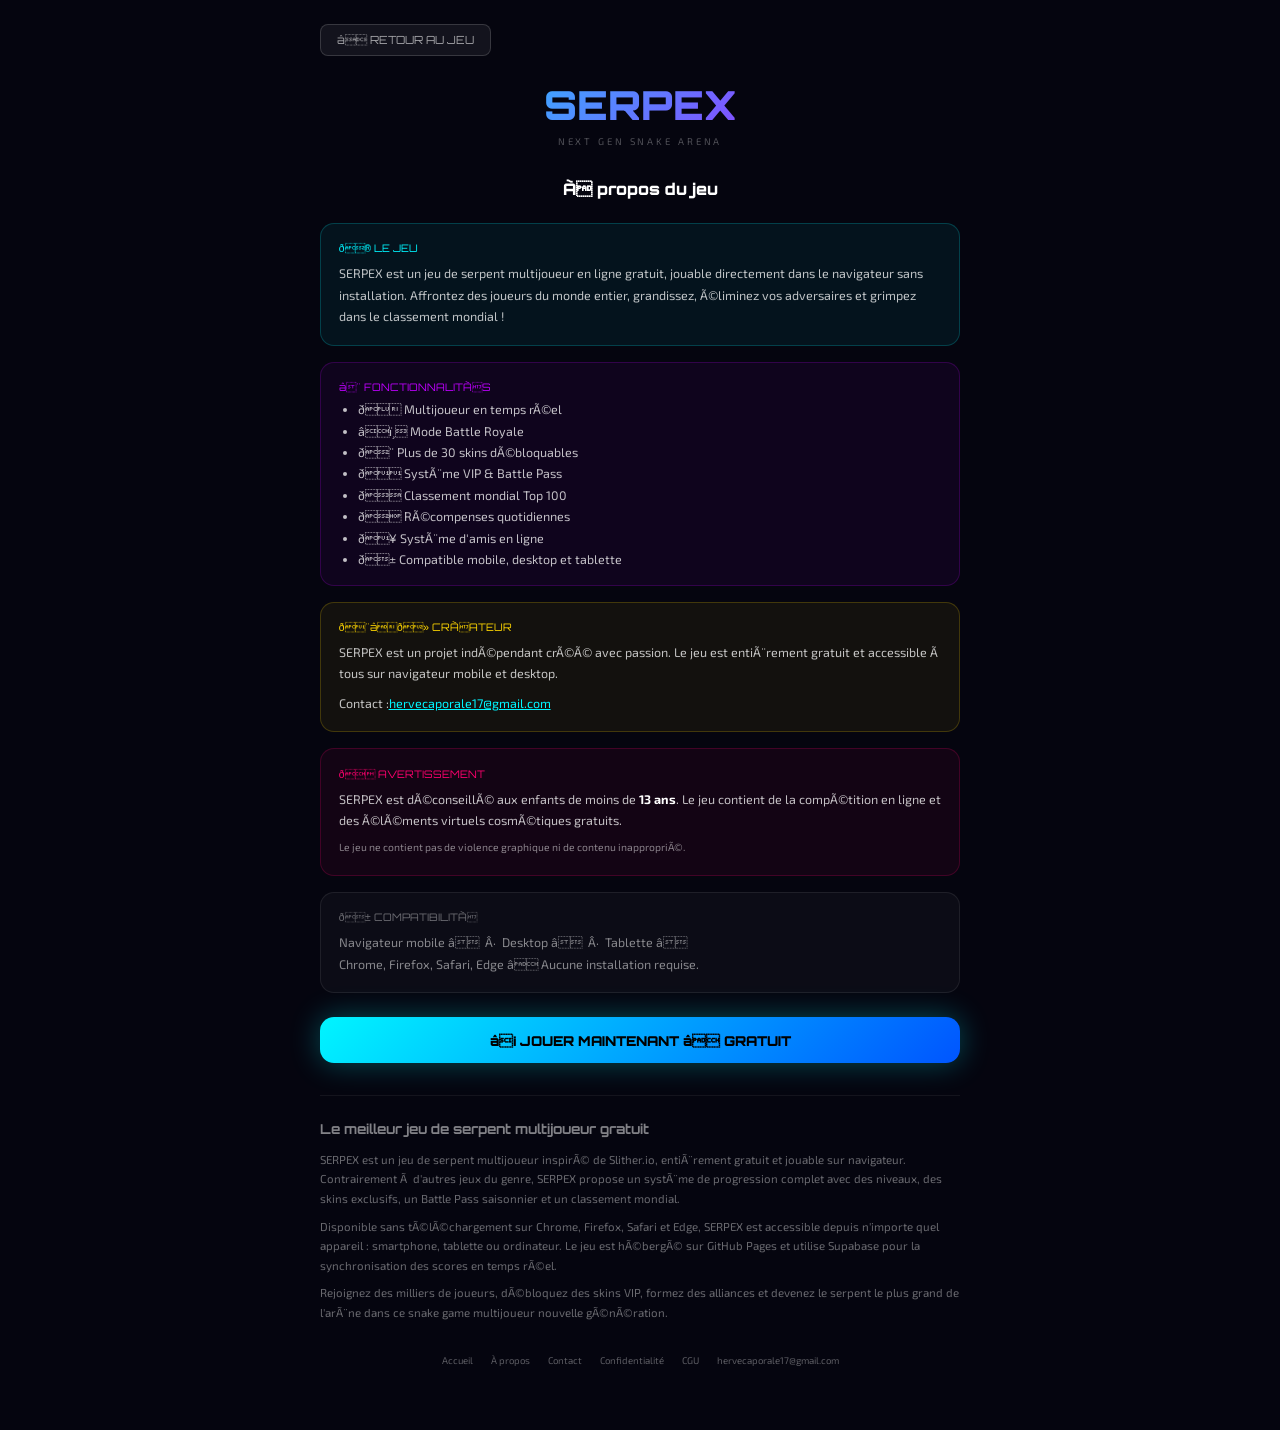
==== about.html @ 84391d04 "Add files via upload" ====
<!DOCTYPE html>
<html lang="fr">
<head>
<meta charset="UTF-8">
<meta name="viewport" content="width=device-width, initial-scale=1.0">
<title>Ã propos â SERPEX | Jeu de serpent multijoueur</title>
<meta name="description" content="SERPEX est un jeu de serpent multijoueur en ligne gratuit. Affrontez des joueurs du monde entier, dÃ©bloquez des skins et grimpez dans le classement mondial.">
<meta name="robots" content="index, follow">
<link rel="canonical" href="https://serpex-game26.github.io/serpex/about.html">
<link rel="icon" type="image/png" href="favicon.png">
<meta property="og:image" content="https://serpex-game26.github.io/serpex/cover.jpg">
<meta property="og:image:width" content="1200">
<meta property="og:image:height" content="630">
<meta property="og:image:alt" content="SERPEX - Jeu de serpent multijoueur en ligne">
<meta property="og:site_name" content="SERPEX">
<style>
  @import url('https://fonts.googleapis.com/css2?family=Orbitron:wght@400;700;900&family=Exo+2:wght@300;400;600&display=swap');
  :root { --neon-cyan:#00f5ff; --neon-purple:#bf00ff; --bg:#05050f; }
  * { margin:0; padding:0; box-sizing:border-box; }
  body { background:var(--bg); font-family:'Exo 2',sans-serif; color:white; min-height:100vh; padding:1.5rem 1rem 4rem; }
  .container { max-width:640px; margin:0 auto; }
  .back-btn { display:inline-block; margin-bottom:1.5rem; background:rgba(255,255,255,0.06); border:1px solid rgba(255,255,255,0.15); color:rgba(255,255,255,0.6); font-size:0.7rem; padding:0.5rem 1rem; border-radius:8px; cursor:pointer; font-family:'Orbitron',monospace; text-decoration:none; }
  .back-btn:hover { background:rgba(255,255,255,0.1); }
  .logo-big { font-family:'Orbitron',monospace; font-size:2.5rem; font-weight:900; background:linear-gradient(135deg,#00f5ff,#bf00ff); -webkit-background-clip:text; -webkit-text-fill-color:transparent; background-clip:text; text-align:center; display:block; margin-bottom:0.3rem; }
  .tagline { font-size:0.6rem; color:rgba(255,255,255,0.3); letter-spacing:0.3em; text-align:center; margin-bottom:2rem; }
  h1 { font-family:'Orbitron',monospace; font-size:1rem; font-weight:900; color:#fff; margin-bottom:1.5rem; text-align:center; }
  .card { border-radius:14px; padding:1.1rem; margin-bottom:1rem; }
  .card-cyan { background:rgba(0,245,255,0.06); border:1px solid rgba(0,245,255,0.2); }
  .card-purple { background:rgba(191,0,255,0.06); border:1px solid rgba(191,0,255,0.2); }
  .card-gold { background:rgba(255,215,0,0.06); border:1px solid rgba(255,215,0,0.2); }
  .card-pink { background:rgba(255,0,110,0.06); border:1px solid rgba(255,0,110,0.2); }
  .card-dim { background:rgba(255,255,255,0.03); border:1px solid rgba(255,255,255,0.08); }
  .card-title { font-family:'Orbitron',monospace; font-size:0.65rem; margin-bottom:0.5rem; }
  .cyan { color:var(--neon-cyan); } .purple { color:var(--neon-purple); } .gold { color:#ffd700; } .pink { color:#ff006e; }
  p { font-size:0.78rem; color:rgba(255,255,255,0.75); line-height:1.7; }
  ul { padding-left:1.2rem; display:flex; flex-direction:column; gap:0.4rem; margin-top:0.4rem; font-size:0.78rem; color:rgba(255,255,255,0.75); }
  a { color:var(--neon-cyan); }
  .play-btn { display:block; width:100%; padding:0.9rem; background:linear-gradient(135deg,#00f5ff,#0055ff); border:none; border-radius:14px; font-family:'Orbitron',monospace; font-size:0.85rem; font-weight:900; color:#000; cursor:pointer; text-align:center; text-decoration:none; margin:1.5rem 0; box-shadow:0 0 30px rgba(0,245,255,0.3); }
  .play-btn:hover { box-shadow:0 0 50px rgba(0,245,255,0.5); }
  .seo-section { margin-top:2rem; padding-top:1.5rem; border-top:1px solid rgba(255,255,255,0.06); }
  .seo-section h2 { font-family:'Orbitron',monospace; font-size:0.85rem; color:rgba(255,255,255,0.5); margin-bottom:0.8rem; }
  .seo-section p { font-size:0.72rem; color:rgba(255,255,255,0.4); line-height:1.7; margin-bottom:0.5rem; }
  footer { margin-top:2rem; text-align:center; font-size:0.6rem; color:rgba(255,255,255,0.2); }
  footer a { color:rgba(255,255,255,0.35); margin:0 0.5rem; text-decoration:none; }
  footer a:hover { color:var(--neon-cyan); }
</style>
</head>
<body>
<div class="container">
  <a href="index.html" class="back-btn">â RETOUR AU JEU</a>
  <a href="index.html" class="logo-big">SERPEX</a>
  <div class="tagline">NEXT GEN SNAKE ARENA</div>
  <h1>Ã propos du jeu</h1>

  <div class="card card-cyan">
    <div class="card-title cyan">ð® LE JEU</div>
    <p>SERPEX est un jeu de serpent multijoueur en ligne gratuit, jouable directement dans le navigateur sans installation. Affrontez des joueurs du monde entier, grandissez, Ã©liminez vos adversaires et grimpez dans le classement mondial !</p>
  </div>

  <div class="card card-purple">
    <div class="card-title purple">â¨ FONCTIONNALITÃS</div>
    <ul>
      <li>ð Multijoueur en temps rÃ©el</li>
      <li>âï¸ Mode Battle Royale</li>
      <li>ð¨ Plus de 30 skins dÃ©bloquables</li>
      <li>ð SystÃ¨me VIP &amp; Battle Pass</li>
      <li>ð Classement mondial Top 100</li>
      <li>ð RÃ©compenses quotidiennes</li>
      <li>ð¥ SystÃ¨me d'amis en ligne</li>
      <li>ð± Compatible mobile, desktop et tablette</li>
    </ul>
  </div>

  <div class="card card-gold">
    <div class="card-title gold">ð¨âð» CRÃATEUR</div>
    <p>SERPEX est un projet indÃ©pendant crÃ©Ã© avec passion. Le jeu est entiÃ¨rement gratuit et accessible Ã  tous sur navigateur mobile et desktop.</p>
    <p style="margin-top:0.5rem;">Contact :<a href="mailto:hervecaporale17@gmail.com" style="color:#00f5ff;">hervecaporale17@gmail.com</a></p>
  </div>

  <div class="card card-pink">
    <div class="card-title pink">ð AVERTISSEMENT</div>
    <p>SERPEX est dÃ©conseillÃ© aux enfants de moins de <strong style="color:#fff;">13 ans</strong>. Le jeu contient de la compÃ©tition en ligne et des Ã©lÃ©ments virtuels cosmÃ©tiques gratuits.</p>
    <p style="margin-top:0.5rem;color:rgba(255,255,255,0.5);font-size:0.65rem;">Le jeu ne contient pas de violence graphique ni de contenu inappropriÃ©.</p>
  </div>

  <div class="card card-dim">
    <div class="card-title" style="color:rgba(255,255,255,0.4);">ð± COMPATIBILITÃ</div>
    <p style="color:rgba(255,255,255,0.5);">Navigateur mobile â &nbsp;Â·&nbsp; Desktop â &nbsp;Â·&nbsp; Tablette â<br>Chrome, Firefox, Safari, Edge â Aucune installation requise.</p>
  </div>

  <a href="index.html" class="play-btn">â¡ JOUER MAINTENANT â GRATUIT</a>

  <div class="seo-section">
    <h2>Le meilleur jeu de serpent multijoueur gratuit</h2>
    <p>SERPEX est un jeu de serpent multijoueur inspirÃ© de Slither.io, entiÃ¨rement gratuit et jouable sur navigateur. Contrairement Ã  d'autres jeux du genre, SERPEX propose un systÃ¨me de progression complet avec des niveaux, des skins exclusifs, un Battle Pass saisonnier et un classement mondial.</p>
    <p>Disponible sans tÃ©lÃ©chargement sur Chrome, Firefox, Safari et Edge, SERPEX est accessible depuis n'importe quel appareil : smartphone, tablette ou ordinateur. Le jeu est hÃ©bergÃ© sur GitHub Pages et utilise Supabase pour la synchronisation des scores en temps rÃ©el.</p>
    <p>Rejoignez des milliers de joueurs, dÃ©bloquez des skins VIP, formez des alliances et devenez le serpent le plus grand de l'arÃ¨ne dans ce snake game multijoueur nouvelle gÃ©nÃ©ration.</p>
  </div>
      <footer>
    <a href="index.html">Accueil</a>
    <a href="about.html">À propos</a>
    <a href="contact.html">Contact</a>
    <a href="privacy.html">Confidentialité</a>
    <a href="terms.html">CGU</a>
    <a href="mailto:hervecaporale17@gmail.com">hervecaporale17@gmail.com</a>
  </footer>
</div>
</body>
</html>
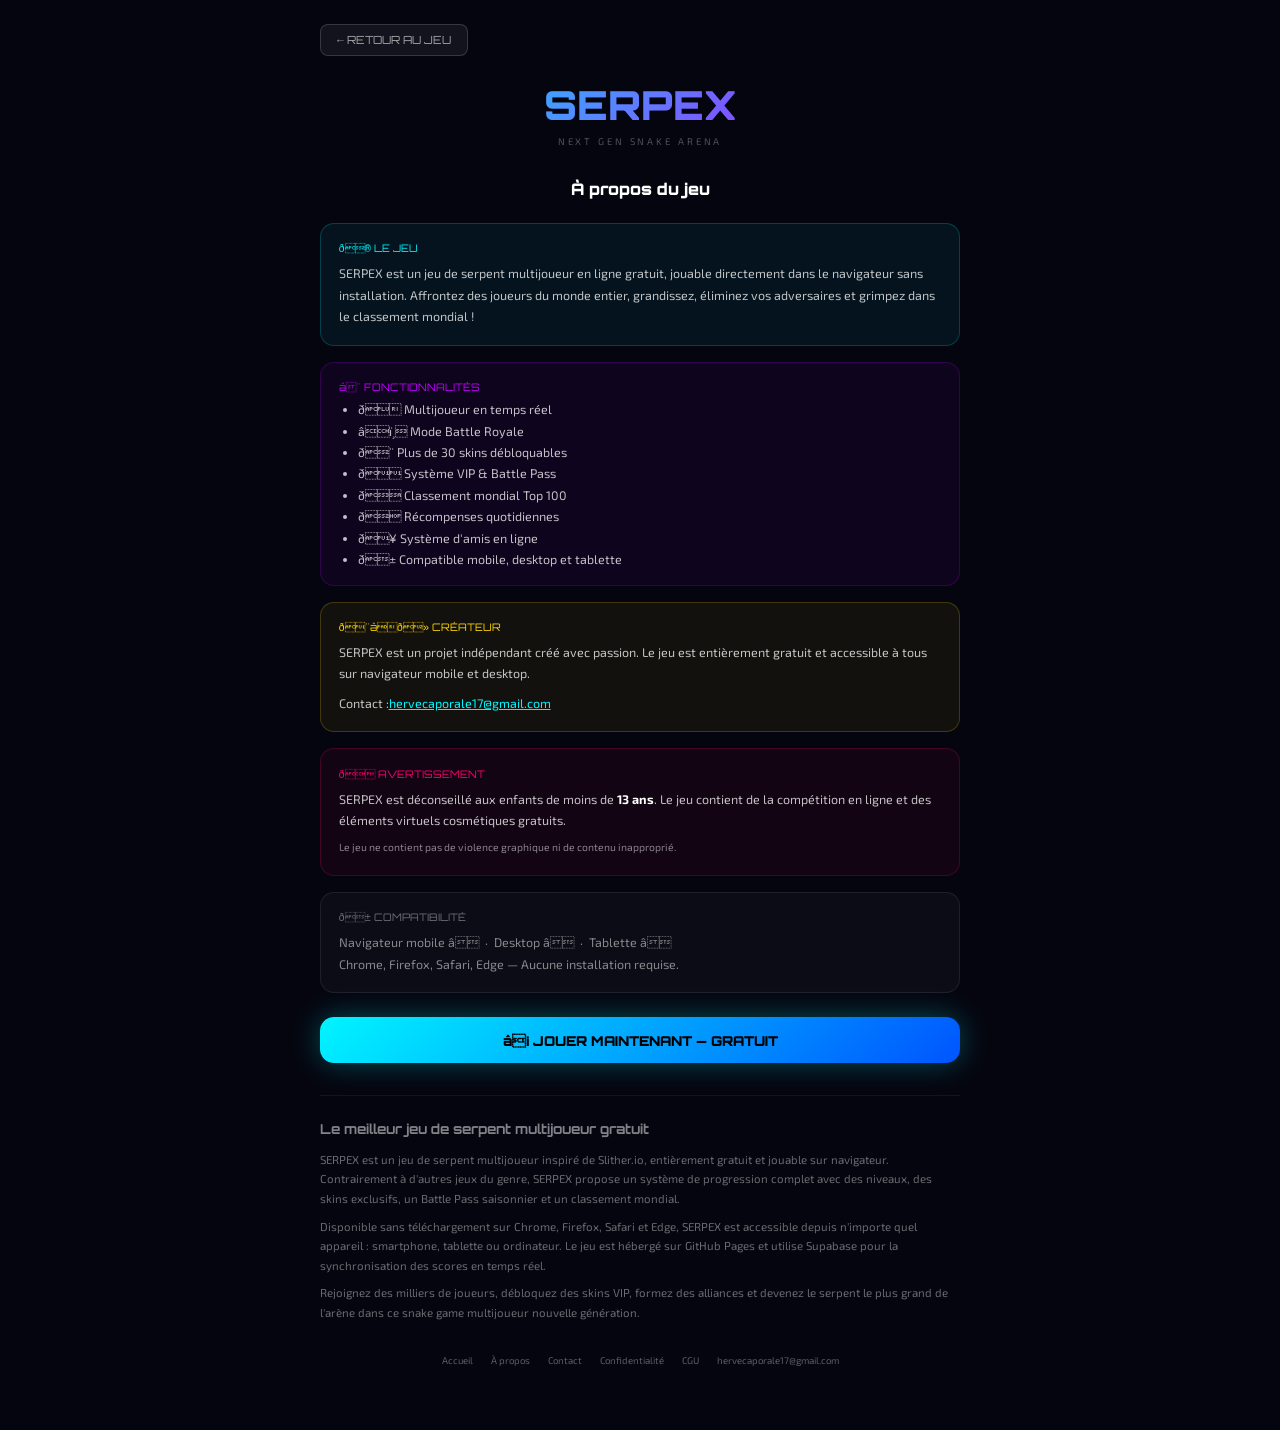
==== commit ccf36b38: "Add files via upload" ====
--- a/about.html
+++ b/about.html
@@ -3,8 +3,8 @@
 <head>
 <meta charset="UTF-8">
 <meta name="viewport" content="width=device-width, initial-scale=1.0">
-<title>Ã propos â SERPEX | Jeu de serpent multijoueur</title>
-<meta name="description" content="SERPEX est un jeu de serpent multijoueur en ligne gratuit. Affrontez des joueurs du monde entier, dÃ©bloquez des skins et grimpez dans le classement mondial.">
+<title>À propos — SERPEX | Jeu de serpent multijoueur</title>
+<meta name="description" content="SERPEX est un jeu de serpent multijoueur en ligne gratuit. Affrontez des joueurs du monde entier, débloquez des skins et grimpez dans le classement mondial.">
 <meta name="robots" content="index, follow">
 <link rel="canonical" href="https://serpex-game26.github.io/serpex/about.html">
 <link rel="icon" type="image/png" href="favicon.png">
@@ -47,56 +47,56 @@
 </head>
 <body>
 <div class="container">
-  <a href="index.html" class="back-btn">â RETOUR AU JEU</a>
+  <a href="index.html" class="back-btn">← RETOUR AU JEU</a>
   <a href="index.html" class="logo-big">SERPEX</a>
   <div class="tagline">NEXT GEN SNAKE ARENA</div>
-  <h1>Ã propos du jeu</h1>
+  <h1>À propos du jeu</h1>
 
   <div class="card card-cyan">
     <div class="card-title cyan">ð® LE JEU</div>
-    <p>SERPEX est un jeu de serpent multijoueur en ligne gratuit, jouable directement dans le navigateur sans installation. Affrontez des joueurs du monde entier, grandissez, Ã©liminez vos adversaires et grimpez dans le classement mondial !</p>
+    <p>SERPEX est un jeu de serpent multijoueur en ligne gratuit, jouable directement dans le navigateur sans installation. Affrontez des joueurs du monde entier, grandissez, éliminez vos adversaires et grimpez dans le classement mondial !</p>
   </div>
 
   <div class="card card-purple">
-    <div class="card-title purple">â¨ FONCTIONNALITÃS</div>
+    <div class="card-title purple">â¨ FONCTIONNALITÉS</div>
     <ul>
-      <li>ð Multijoueur en temps rÃ©el</li>
+      <li>ð Multijoueur en temps réel</li>
       <li>âï¸ Mode Battle Royale</li>
-      <li>ð¨ Plus de 30 skins dÃ©bloquables</li>
-      <li>ð SystÃ¨me VIP &amp; Battle Pass</li>
+      <li>ð¨ Plus de 30 skins débloquables</li>
+      <li>ð Système VIP &amp; Battle Pass</li>
       <li>ð Classement mondial Top 100</li>
-      <li>ð RÃ©compenses quotidiennes</li>
-      <li>ð¥ SystÃ¨me d'amis en ligne</li>
+      <li>ð Récompenses quotidiennes</li>
+      <li>ð¥ Système d'amis en ligne</li>
       <li>ð± Compatible mobile, desktop et tablette</li>
     </ul>
   </div>
 
   <div class="card card-gold">
-    <div class="card-title gold">ð¨âð» CRÃATEUR</div>
-    <p>SERPEX est un projet indÃ©pendant crÃ©Ã© avec passion. Le jeu est entiÃ¨rement gratuit et accessible Ã  tous sur navigateur mobile et desktop.</p>
+    <div class="card-title gold">ð¨âð» CRÉATEUR</div>
+    <p>SERPEX est un projet indépendant créé avec passion. Le jeu est entièrement gratuit et accessible à tous sur navigateur mobile et desktop.</p>
     <p style="margin-top:0.5rem;">Contact :<a href="mailto:hervecaporale17@gmail.com" style="color:#00f5ff;">hervecaporale17@gmail.com</a></p>
   </div>
 
   <div class="card card-pink">
     <div class="card-title pink">ð AVERTISSEMENT</div>
-    <p>SERPEX est dÃ©conseillÃ© aux enfants de moins de <strong style="color:#fff;">13 ans</strong>. Le jeu contient de la compÃ©tition en ligne et des Ã©lÃ©ments virtuels cosmÃ©tiques gratuits.</p>
-    <p style="margin-top:0.5rem;color:rgba(255,255,255,0.5);font-size:0.65rem;">Le jeu ne contient pas de violence graphique ni de contenu inappropriÃ©.</p>
+    <p>SERPEX est déconseillé aux enfants de moins de <strong style="color:#fff;">13 ans</strong>. Le jeu contient de la compétition en ligne et des éléments virtuels cosmétiques gratuits.</p>
+    <p style="margin-top:0.5rem;color:rgba(255,255,255,0.5);font-size:0.65rem;">Le jeu ne contient pas de violence graphique ni de contenu inapproprié.</p>
   </div>
 
   <div class="card card-dim">
-    <div class="card-title" style="color:rgba(255,255,255,0.4);">ð± COMPATIBILITÃ</div>
-    <p style="color:rgba(255,255,255,0.5);">Navigateur mobile â &nbsp;Â·&nbsp; Desktop â &nbsp;Â·&nbsp; Tablette â<br>Chrome, Firefox, Safari, Edge â Aucune installation requise.</p>
+    <div class="card-title" style="color:rgba(255,255,255,0.4);">ð± COMPATIBILITÉ</div>
+    <p style="color:rgba(255,255,255,0.5);">Navigateur mobile â &nbsp;·&nbsp; Desktop â &nbsp;·&nbsp; Tablette â<br>Chrome, Firefox, Safari, Edge — Aucune installation requise.</p>
   </div>
 
-  <a href="index.html" class="play-btn">â¡ JOUER MAINTENANT â GRATUIT</a>
+  <a href="index.html" class="play-btn">â¡ JOUER MAINTENANT — GRATUIT</a>
 
   <div class="seo-section">
     <h2>Le meilleur jeu de serpent multijoueur gratuit</h2>
-    <p>SERPEX est un jeu de serpent multijoueur inspirÃ© de Slither.io, entiÃ¨rement gratuit et jouable sur navigateur. Contrairement Ã  d'autres jeux du genre, SERPEX propose un systÃ¨me de progression complet avec des niveaux, des skins exclusifs, un Battle Pass saisonnier et un classement mondial.</p>
-    <p>Disponible sans tÃ©lÃ©chargement sur Chrome, Firefox, Safari et Edge, SERPEX est accessible depuis n'importe quel appareil : smartphone, tablette ou ordinateur. Le jeu est hÃ©bergÃ© sur GitHub Pages et utilise Supabase pour la synchronisation des scores en temps rÃ©el.</p>
-    <p>Rejoignez des milliers de joueurs, dÃ©bloquez des skins VIP, formez des alliances et devenez le serpent le plus grand de l'arÃ¨ne dans ce snake game multijoueur nouvelle gÃ©nÃ©ration.</p>
+    <p>SERPEX est un jeu de serpent multijoueur inspiré de Slither.io, entièrement gratuit et jouable sur navigateur. Contrairement à d'autres jeux du genre, SERPEX propose un système de progression complet avec des niveaux, des skins exclusifs, un Battle Pass saisonnier et un classement mondial.</p>
+    <p>Disponible sans téléchargement sur Chrome, Firefox, Safari et Edge, SERPEX est accessible depuis n'importe quel appareil : smartphone, tablette ou ordinateur. Le jeu est hébergé sur GitHub Pages et utilise Supabase pour la synchronisation des scores en temps réel.</p>
+    <p>Rejoignez des milliers de joueurs, débloquez des skins VIP, formez des alliances et devenez le serpent le plus grand de l'arène dans ce snake game multijoueur nouvelle génération.</p>
   </div>
-      <footer>
+        <footer>
     <a href="index.html">Accueil</a>
     <a href="about.html">À propos</a>
     <a href="contact.html">Contact</a>
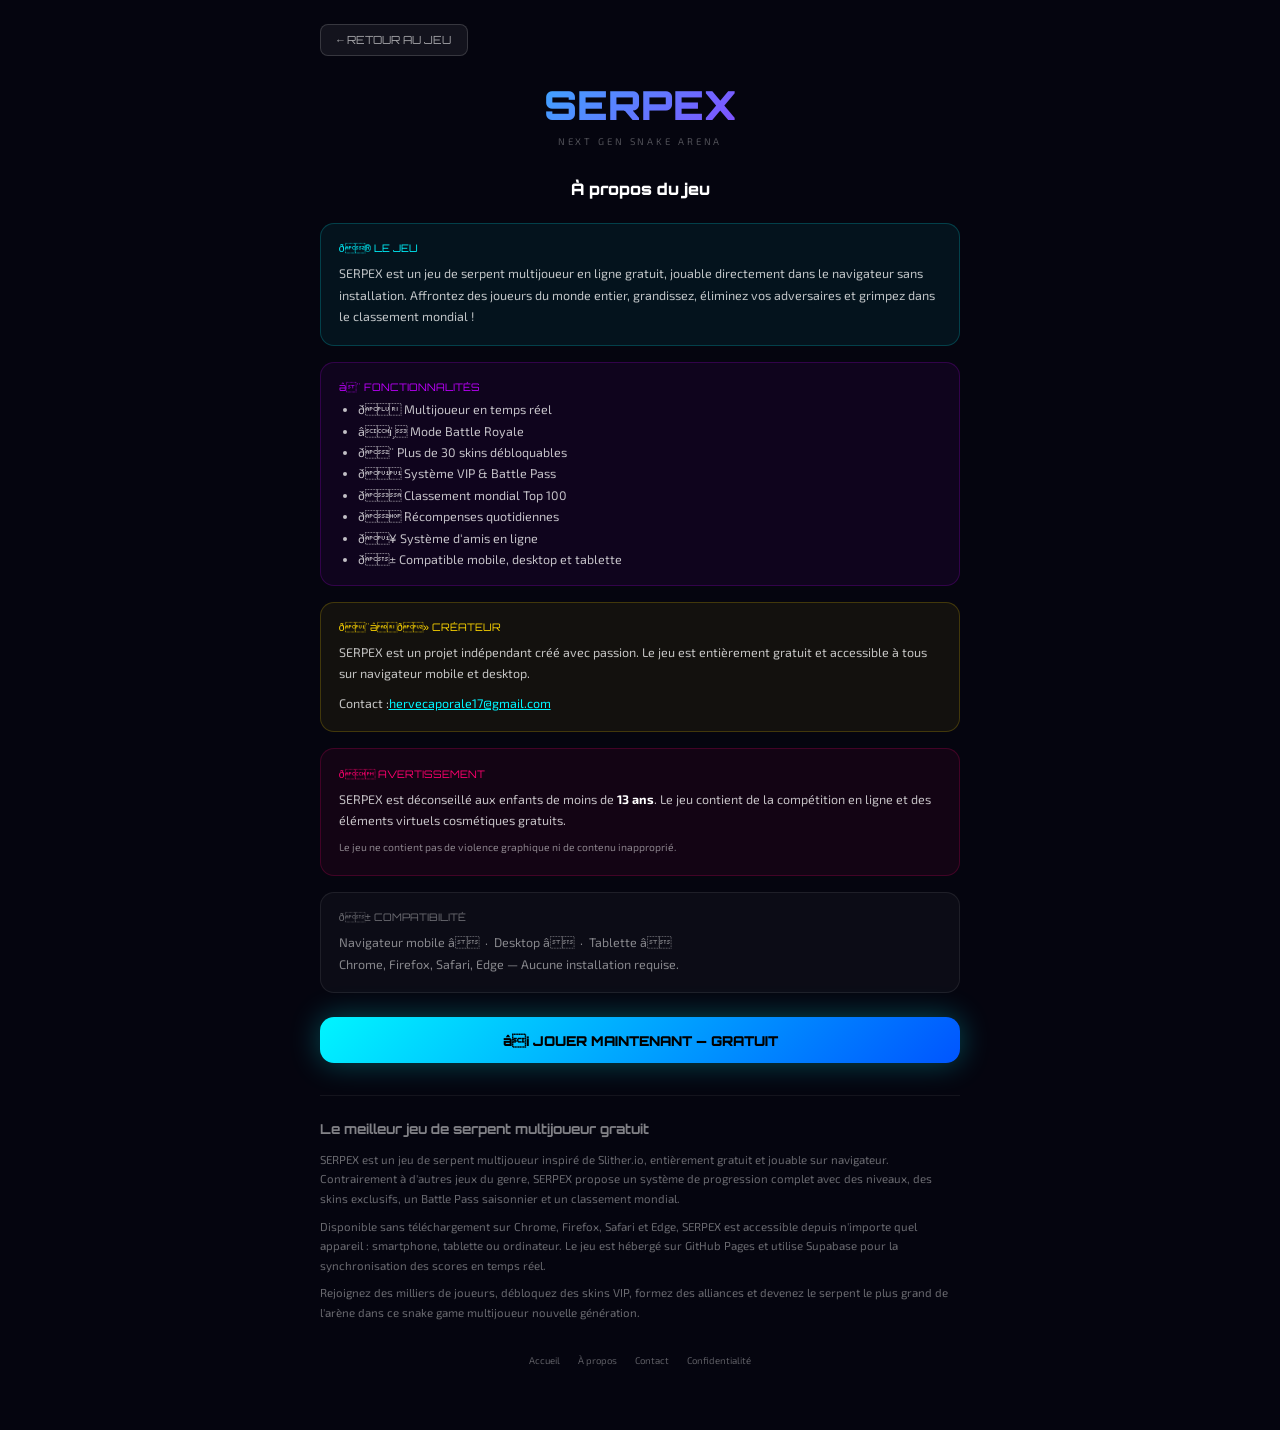
==== commit dbff5fe7: "Add files via upload" ====
--- a/about.html
+++ b/about.html
@@ -100,10 +100,4 @@
     <a href="index.html">Accueil</a>
     <a href="about.html">À propos</a>
     <a href="contact.html">Contact</a>
-    <a href="privacy.html">Confidentialité</a>
-    <a href="terms.html">CGU</a>
-    <a href="mailto:hervecaporale17@gmail.com">hervecaporale17@gmail.com</a>
-  </footer>
-</div>
-</body>
-</html>
+    <a href="privacy.html">Confidentialité</a
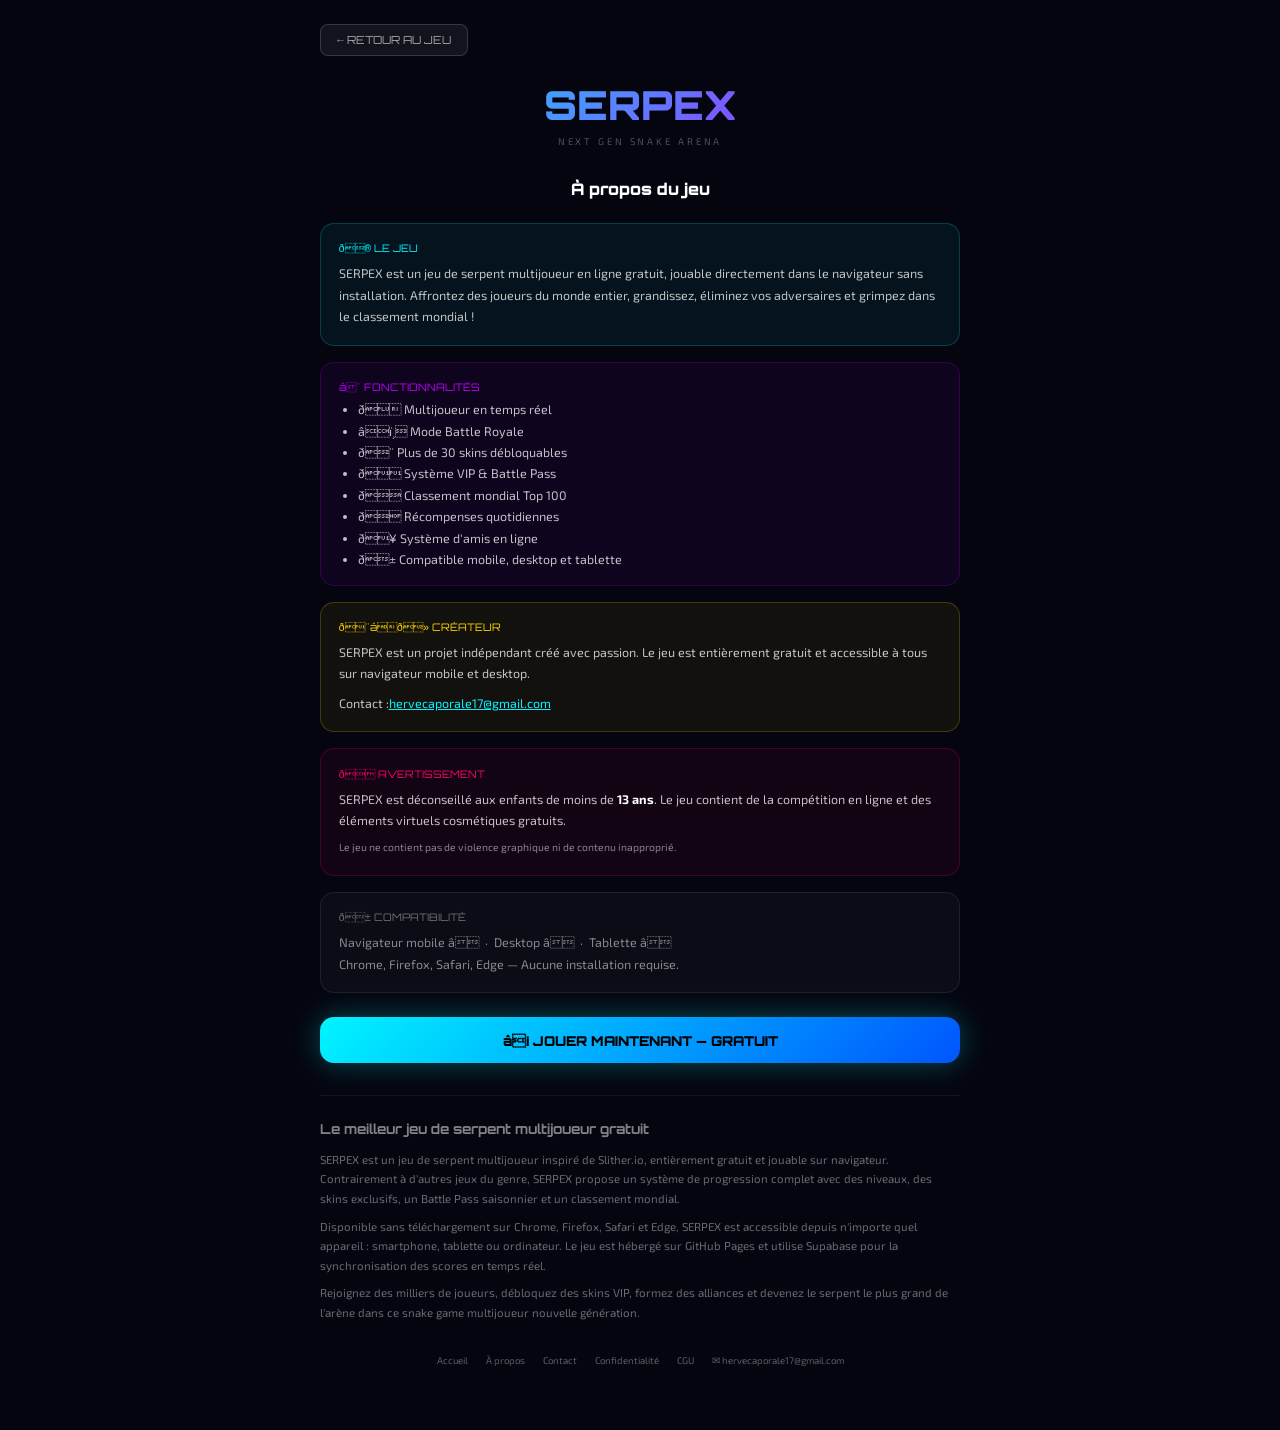
==== commit 3b74dbef: "Add files via upload" ====
--- a/about.html
+++ b/about.html
@@ -100,4 +100,10 @@
     <a href="index.html">Accueil</a>
     <a href="about.html">À propos</a>
     <a href="contact.html">Contact</a>
-    <a href="privacy.html">Confidentialité</a+    <a href="privacy.html">Confidentialité</a>
+    <a href="terms.html">CGU</a>
+    <a href="mailto:hervecaporale17@gmail.com">✉ hervecaporale17@gmail.com</a>
+  </footer>
+</div>
+</body>
+</html>
